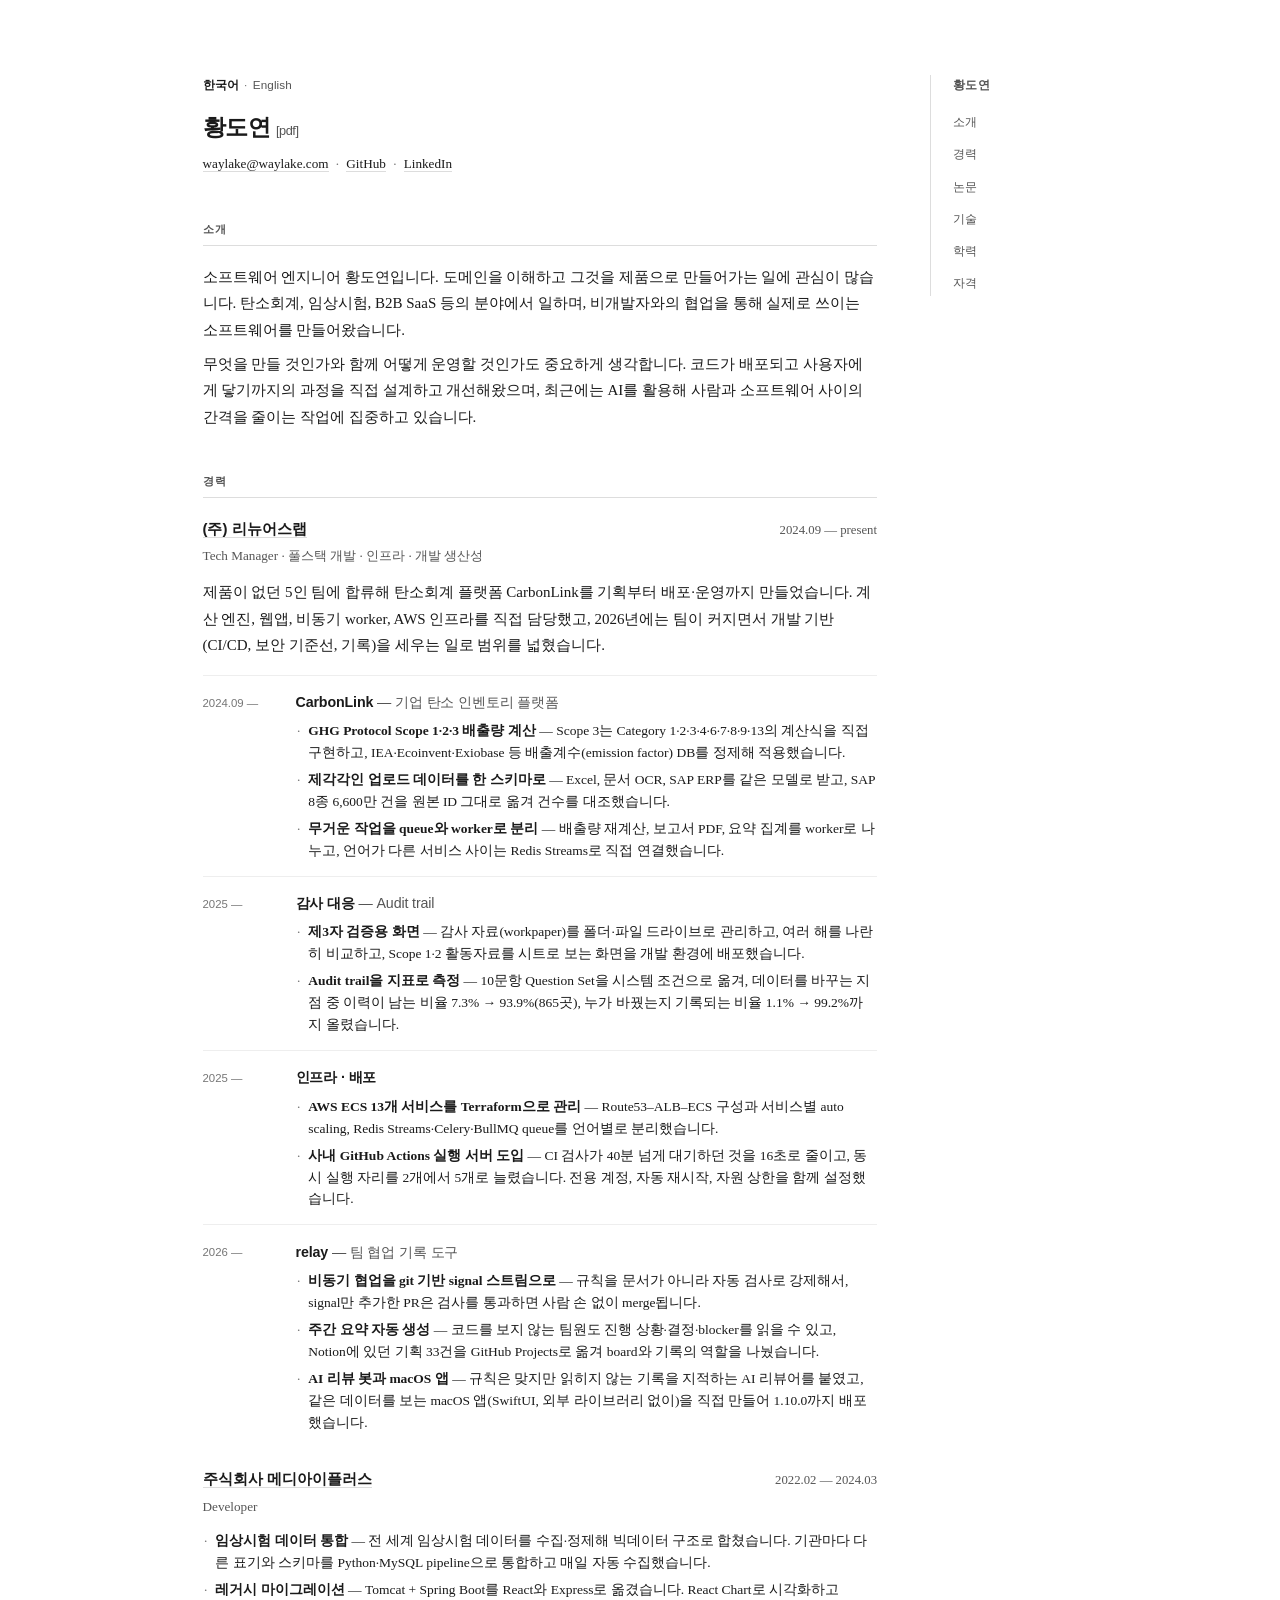
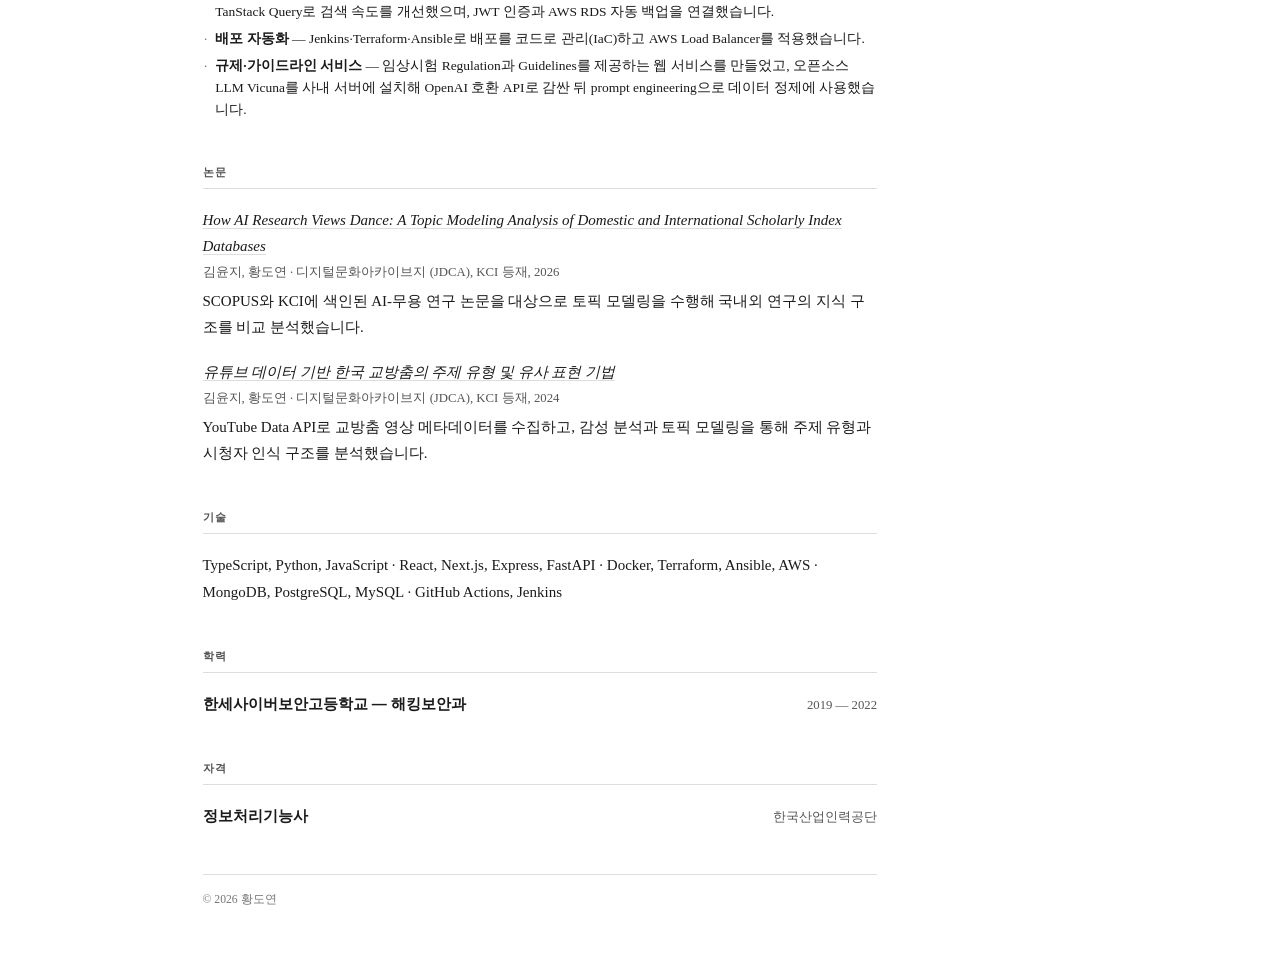
==== ko/index.html @ 7ce5c51d "feat(cv): 영어·한국어 두 판으로 분리 - 루트(/) = 영어판, /ko/ = 한국어판. 국외 지원·플랫폼 링크는 영어, 국내는 한국어 - 헤더 상단 언어 토글(Englis" ====
<!DOCTYPE html>
<html lang="ko">

<head>
  <meta charset="UTF-8">
  <meta name="viewport" content="width=device-width, initial-scale=1.0">
  <meta name="description" content="황도연 — 탄소회계·임상시험·B2B SaaS에서 제품을 0에서 프로덕션까지 만드는 풀스택 엔지니어.">
  <meta property="og:title" content="황도연 — CV">
  <meta property="og:type" content="profile">
  <meta property="og:url" content="https://cv.waylake.com/ko/">
  <link rel="alternate" hreflang="en" href="https://cv.waylake.com/">
  <link rel="alternate" hreflang="ko" href="https://cv.waylake.com/ko/">
  <link rel="alternate" hreflang="x-default" href="https://cv.waylake.com/">
  <meta name="theme-color" content="#ffffff" media="(prefers-color-scheme: light)">
  <meta name="theme-color" content="#141414" media="(prefers-color-scheme: dark)">
  <title>황도연 — CV</title>
  <link rel="stylesheet" href="../style.css">
  <script defer src="https://umami-d12w2yvtfnfeki275hcryedq.browse.kr/script.js"
    data-website-id="7c1cf142-138b-45c7-8367-8a4097dc9c45"></script>
</head>

<body>
  <div class="layout">

    <main class="container">
      <header>
        <p class="lang-switch"><span class="current" lang="ko">한국어</span><span class="sep">&middot;</span><a
            href="../" hreflang="en" lang="en">English</a></p>
        <h1>황도연 <a href="cv.pdf" download class="pdf-link">[pdf]</a></h1>
        <p class="contact">
          <a href="mailto:waylake@waylake.com">waylake@waylake.com</a>
          <span class="sep">&middot;</span>
          <a href="https://github.com/waylake" target="_blank">GitHub</a>
          <span class="sep">&middot;</span>
          <a href="https://www.linkedin.com/in/waylake/" target="_blank">LinkedIn</a>
        </p>
      </header>

      <section id="about">
        <h2>소개</h2>
        <p>
          소프트웨어 엔지니어 황도연입니다. 도메인을 이해하고 그것을 제품으로 만들어가는 일에 관심이 많습니다. 탄소회계, 임상시험, B2B SaaS 등의 분야에서 일하며, 비개발자와의 협업을
          통해 실제로 쓰이는 소프트웨어를 만들어왔습니다.
        </p>
        <p>
          무엇을 만들 것인가와 함께 어떻게 운영할 것인가도 중요하게 생각합니다. 코드가 배포되고 사용자에게 닿기까지의 과정을 직접 설계하고 개선해왔으며, 최근에는 AI를 활용해 사람과 소프트웨어 사이의
          간격을 줄이는 작업에 집중하고 있습니다.
        </p>
      </section>

      <section id="experience">
        <h2>경력</h2>

        <div class="job">
          <div class="job-header">
            <h3><a href="https://www.carbonlink.co.kr/" target="_blank">(주) 리뉴어스랩</a></h3>
            <span class="period">2024.09 — present</span>
          </div>
          <p class="role">Tech Manager &middot; 풀스택 개발 · 인프라 · 개발 생산성</p>

          <p class="job-summary">
            제품이 없던 5인 팀에 합류해 탄소회계 플랫폼 CarbonLink를 기획부터 배포·운영까지 만들었습니다. 계산 엔진, 웹앱, 비동기
            worker, AWS 인프라를 직접 담당했고, 2026년에는 팀이 커지면서 개발 기반(CI/CD, 보안 기준선, 기록)을 세우는 일로
            범위를 넓혔습니다.
          </p>

          <div class="projects">
            <div class="project">
              <p class="project-when">2024.09 —</p>
              <div class="project-body">
                <h4>CarbonLink <span class="subtle">— 기업 탄소 인벤토리 플랫폼</span></h4>
                <ul>
                  <li><strong>GHG Protocol Scope 1·2·3 배출량 계산</strong> — Scope 3는 Category 1·2·3·4·6·7·8·9·13의 계산식을 직접
                    구현하고, IEA·Ecoinvent·Exiobase 등 배출계수(emission factor) DB를 정제해 적용했습니다.</li>
                  <li><strong>제각각인 업로드 데이터를 한 스키마로</strong> — Excel, 문서 OCR, SAP ERP를 같은 모델로 받고, SAP 8종
                    6,600만 건을 원본 ID 그대로 옮겨 건수를 대조했습니다.</li>
                  <li><strong>무거운 작업을 queue와 worker로 분리</strong> — 배출량 재계산, 보고서 PDF, 요약 집계를 worker로 나누고, 언어가
                    다른 서비스 사이는 Redis Streams로 직접 연결했습니다.</li>
                </ul>
              </div>
            </div>

            <div class="project">
              <p class="project-when">2025 —</p>
              <div class="project-body">
                <h4>감사 대응 <span class="subtle">— Audit trail</span></h4>
                <ul>
                  <li><strong>제3자 검증용 화면</strong> — 감사 자료(workpaper)를 폴더·파일 드라이브로 관리하고, 여러 해를 나란히
                    비교하고, Scope 1·2 활동자료를 시트로 보는 화면을 개발 환경에 배포했습니다.</li>
                  <li><strong>Audit trail을 지표로 측정</strong> — 10문항 Question Set을 시스템 조건으로 옮겨, 데이터를 바꾸는 지점 중
                    이력이 남는 비율 7.3% → 93.9%(865곳), 누가 바꿨는지 기록되는 비율 1.1% → 99.2%까지 올렸습니다.</li>
                </ul>
              </div>
            </div>

            <div class="project">
              <p class="project-when">2025 —</p>
              <div class="project-body">
                <h4>인프라 · 배포</h4>
                <ul>
                  <li><strong>AWS ECS 13개 서비스를 Terraform으로 관리</strong> — Route53–ALB–ECS 구성과 서비스별 auto scaling,
                    Redis Streams·Celery·BullMQ queue를 언어별로 분리했습니다.</li>
                  <li><strong>사내 GitHub Actions 실행 서버 도입</strong> — CI 검사가 40분 넘게 대기하던 것을 16초로 줄이고, 동시 실행
                    자리를 2개에서 5개로 늘렸습니다. 전용 계정, 자동 재시작, 자원 상한을 함께 설정했습니다.</li>
                </ul>
              </div>
            </div>

            <div class="project">
              <p class="project-when">2026 —</p>
              <div class="project-body">
                <h4>relay <span class="subtle">— 팀 협업 기록 도구</span></h4>
                <ul>
                  <li><strong>비동기 협업을 git 기반 signal 스트림으로</strong> — 규칙을 문서가 아니라 자동 검사로 강제해서, signal만
                    추가한 PR은 검사를 통과하면 사람 손 없이 merge됩니다.</li>
                  <li><strong>주간 요약 자동 생성</strong> — 코드를 보지 않는 팀원도 진행 상황·결정·blocker를 읽을 수 있고, Notion에
                    있던 기획 33건을 GitHub Projects로 옮겨 board와 기록의 역할을 나눴습니다.</li>
                  <li><strong>AI 리뷰 봇과 macOS 앱</strong> — 규칙은 맞지만 읽히지 않는 기록을 지적하는 AI 리뷰어를 붙였고, 같은 데이터를
                    보는 macOS 앱(SwiftUI, 외부 라이브러리 없이)을 직접 만들어 1.10.0까지 배포했습니다.</li>
                </ul>
              </div>
            </div>
          </div>
        </div>

        <div class="job">
          <div class="job-header">
            <h3><a href="https://medic.mediaiplus.com/" target="_blank">주식회사 메디아이플러스</a></h3>
            <span class="period">2022.02 — 2024.03</span>
          </div>
          <p class="role">Developer</p>

          <ul>
            <li><strong>임상시험 데이터 통합</strong> — 전 세계 임상시험 데이터를 수집·정제해 빅데이터 구조로 합쳤습니다. 기관마다 다른
              표기와 스키마를 Python·MySQL pipeline으로 통합하고 매일 자동 수집했습니다.</li>
            <li><strong>레거시 마이그레이션</strong> — Tomcat + Spring Boot를 React와 Express로 옮겼습니다. React Chart로 시각화하고
              TanStack Query로 검색 속도를 개선했으며, JWT 인증과 AWS RDS 자동 백업을 연결했습니다.</li>
            <li><strong>배포 자동화</strong> — Jenkins·Terraform·Ansible로 배포를 코드로 관리(IaC)하고 AWS Load Balancer를
              적용했습니다.</li>
            <li><strong>규제·가이드라인 서비스</strong> — 임상시험 Regulation과 Guidelines를 제공하는 웹 서비스를 만들었고, 오픈소스
              LLM Vicuna를 사내 서버에 설치해 OpenAI 호환 API로 감싼 뒤 prompt engineering으로 데이터 정제에 사용했습니다.</li>
          </ul>
        </div>
      </section>

      <section id="publications">
        <h2>논문</h2>

        <div class="pub">
          <p class="pub-title"><a href="https://doi.org/10.23089/jdca.2026.8.3.010" target="_blank">How AI Research
              Views Dance: A Topic Modeling Analysis of Domestic and International Scholarly Index Databases</a></p>
          <p class="pub-meta">김윤지, 황도연 &middot; 디지털문화아카이브지 (JDCA), KCI 등재, 2026</p>
          <p>SCOPUS와 KCI에 색인된 AI-무용 연구 논문을 대상으로 토픽 모델링을 수행해 국내외 연구의 지식 구조를 비교 분석했습니다.</p>
        </div>

        <div class="pub">
          <p class="pub-title"><a href="https://doi.org/10.23089/jdca.2024.7.2.001" target="_blank">유튜브 데이터 기반 한국 교방춤의
              주제 유형 및 유사 표현 기법</a></p>
          <p class="pub-meta">김윤지, 황도연 &middot; 디지털문화아카이브지 (JDCA), KCI 등재, 2024</p>
          <p>YouTube Data API로 교방춤 영상 메타데이터를 수집하고, 감성 분석과 토픽 모델링을 통해 주제 유형과 시청자 인식 구조를 분석했습니다.</p>
        </div>
      </section>

      <section id="skills">
        <h2>기술</h2>
        <p>
          TypeScript, Python, JavaScript &middot; React, Next.js, Express, FastAPI &middot; Docker, Terraform, Ansible,
          AWS &middot; MongoDB, PostgreSQL, MySQL &middot; GitHub Actions, Jenkins
        </p>
      </section>

      <section id="education">
        <h2>학력</h2>
        <div class="edu">
          <div class="edu-header">
            <h3>한세사이버보안고등학교 — 해킹보안과</h3>
            <span class="period">2019 — 2022</span>
          </div>
        </div>
      </section>

      <section id="certifications">
        <h2>자격</h2>
        <div class="cert">
          <div class="cert-header">
            <h3>정보처리기능사</h3>
            <span class="period">한국산업인력공단</span>
          </div>
        </div>
      </section>

      <footer>
        <p>&copy; 2026 황도연</p>
      </footer>
    </main>

    <nav class="sidebar">
      <div class="sidebar-inner">
        <p class="sidebar-name">황도연</p>
        <ul>
          <li><a href="#about">소개</a></li>
          <li><a href="#experience">경력</a></li>
          <li><a href="#publications">논문</a></li>
          <li><a href="#skills">기술</a></li>
          <li><a href="#education">학력</a></li>
          <li><a href="#certifications">자격</a></li>
        </ul>
      </div>
    </nav>

  </div>
</body>

</html>
---- style.css ----
*,
*::before,
*::after {
  margin: 0;
  padding: 0;
  box-sizing: border-box;
}

:root {
  color-scheme: light;
  --color-text: #1a1a1a;
  --color-text-light: #555;
  --color-border: #ddd;
  --color-border-light: #eee;
  --color-muted: #767676;
  --color-link: #1a1a1a;
  --color-bg: #fff;
  --sidebar-width: 160px;
  --font-body: 'Iowan Old Style', 'Georgia', 'Times New Roman', serif;
  --font-heading: -apple-system, 'Helvetica Neue', 'Segoe UI', sans-serif;
}

@media (prefers-color-scheme: dark) {
  :root {
    color-scheme: dark;
    --color-text: #e9e9e9;
    --color-text-light: #a0a0a0;
    --color-border: #333;
    --color-border-light: #242424;
    --color-muted: #8a8a8a;
    --color-link: #e9e9e9;
    --color-bg: #141414;
  }
}

html {
  font-size: 15px;
  -webkit-font-smoothing: antialiased;
  scroll-behavior: smooth;
}

body {
  font-family: var(--font-body);
  color: var(--color-text);
  background: var(--color-bg);
  line-height: 1.75;
}

.layout {
  max-width: 920px;
  margin: 0 auto;
  padding: 5rem 1.5rem 4rem;
  display: grid;
  grid-template-columns: 1fr 148px;
  gap: 0 3.5rem;
}

.container {
  min-width: 0;
}

.sidebar {
  position: sticky;
  top: 5rem;
  align-self: start;
  height: fit-content;
}

.sidebar-inner {
  border-left: 1px solid var(--color-border);
  padding-left: 1.5rem;
}

.sidebar-name {
  font-family: var(--font-heading);
  font-size: 0.8rem;
  font-weight: 600;
  letter-spacing: 0.04em;
  text-transform: uppercase;
  margin-bottom: 0.8rem;
  color: var(--color-text-light);
}

.sidebar ul {
  list-style: none;
  padding: 0;
  margin: 0;
}

.sidebar li {
  margin-bottom: 0.4rem;
}

.sidebar a {
  font-family: var(--font-heading);
  font-size: 0.82rem;
  color: var(--color-text-light);
  text-decoration: none;
  border: none;
  transition: color 0.15s;
}

.sidebar a:hover {
  color: var(--color-text);
}

a {
  color: var(--color-link);
  text-decoration: none;
  border-bottom: 1px solid var(--color-border);
  transition: border-color 0.15s;
}

a:hover {
  border-color: var(--color-text);
}

header {
  margin-bottom: 3rem;
  position: relative;
}

header h1 {
  font-family: var(--font-heading);
  font-size: 1.5rem;
  font-weight: 600;
  letter-spacing: -0.02em;
  margin-bottom: 0.3rem;
}

.pdf-link {
  font-size: 0.85rem;
  font-weight: 400;
  color: var(--color-text-light);
  border: none;
  text-decoration: none;
  transition: color 0.15s;
}

.pdf-link:hover {
  color: var(--color-text);
}

.contact {
  font-size: 0.88rem;
  color: var(--color-text-light);
}

.sep {
  margin: 0 0.3em;
  color: var(--color-muted);
}

section {
  margin-bottom: 2.8rem;
}

h2 {
  font-family: var(--font-heading);
  font-size: 0.75rem;
  font-weight: 600;
  text-transform: uppercase;
  letter-spacing: 0.1em;
  color: var(--color-text-light);
  border-bottom: 1px solid var(--color-border);
  padding-bottom: 0.35rem;
  margin-bottom: 1.2rem;
}

h3 {
  font-family: var(--font-heading);
  font-size: 1rem;
  font-weight: 600;
}

p {
  margin-bottom: 0.55rem;
}

.job {
  margin-bottom: 2.2rem;
}

.job:last-child {
  margin-bottom: 0;
}

.job-header {
  display: flex;
  justify-content: space-between;
  align-items: baseline;
  flex-wrap: wrap;
  gap: 0.3rem 1rem;
  margin-bottom: 0.15rem;
}

.role {
  font-size: 0.88rem;
  color: var(--color-text-light);
  margin-bottom: 0.8rem;
}

.period {
  font-size: 0.85rem;
  color: var(--color-text-light);
  white-space: nowrap;
}

.entry {
  margin-bottom: 1.2rem;
}

.entry:last-child {
  margin-bottom: 0;
}

.entry + .entry {
  padding-top: 0.8rem;
  border-top: 1px solid var(--color-border-light);
}

.job-summary {
  margin-bottom: 1.1rem;
}

.project {
  display: grid;
  grid-template-columns: 5.2rem 1fr;
  column-gap: 1rem;
  padding: 0.95rem 0;
  border-top: 1px solid var(--color-border-light);
}

.project:last-child {
  padding-bottom: 0;
}

.project-when {
  font-family: var(--font-heading);
  font-size: 0.76rem;
  color: var(--color-muted);
  padding-top: 0.25rem;
  white-space: nowrap;
}

.project h4 {
  font-family: var(--font-heading);
  font-size: 0.95rem;
  font-weight: 600;
  letter-spacing: -0.01em;
  margin-bottom: 0.35rem;
}

.project h4 .subtle {
  font-weight: 400;
  color: var(--color-text-light);
}

.project ul,
.job > ul {
  list-style: none;
}

.project li,
.job > ul li {
  position: relative;
  padding-left: 0.85rem;
  font-size: 0.9rem;
  line-height: 1.62;
}

.project li + li,
.job > ul li + li {
  margin-top: 0.35rem;
}

.project li::before,
.job > ul li::before {
  content: "\00b7";
  position: absolute;
  left: 0.1rem;
  color: var(--color-muted);
}

.project strong {
  font-weight: 600;
}

.edu {
  margin-bottom: 0.5rem;
}

.edu-header {
  display: flex;
  justify-content: space-between;
  align-items: baseline;
  flex-wrap: wrap;
  gap: 0.3rem 1rem;
}

.cert-header {
  display: flex;
  justify-content: space-between;
  align-items: baseline;
  flex-wrap: wrap;
  gap: 0.3rem 1rem;
}

.pub {
  margin-bottom: 1.2rem;
}

.pub:last-child {
  margin-bottom: 0;
}

.pub-title {
  font-style: italic;
  margin-bottom: 0.15rem;
}

.pub-meta {
  font-size: 0.85rem;
  color: var(--color-text-light);
  margin-bottom: 0.3rem;
}

footer {
  margin-top: 3rem;
  padding-top: 1rem;
  border-top: 1px solid var(--color-border);
}

footer p {
  font-size: 0.78rem;
  color: var(--color-muted);
}

@media print {
  @page {
    size: A4;
    margin: 0;
  }

  :root {
    color-scheme: light;
    --color-text: #1a1a1a;
    --color-text-light: #555;
    --color-border: #ddd;
    --color-border-light: #eee;
    --color-muted: #767676;
    --color-link: #1a1a1a;
    --color-bg: #fff;
  }

  .layout {
    padding: 2rem 0;
  }

  .project {
    break-inside: avoid;
  }

  .project h4 {
    break-after: avoid;
  }

  .sidebar {
    display: none;
  }

  .lang-switch {
    display: none;
  }

  .layout {
    display: block;
  }

  body {
    font-size: 11pt;
  }
}

@media (max-width: 768px) {
  .layout {
    display: block;
    padding: 2rem 1.25rem;
  }

  .sidebar {
    position: static;
    margin-bottom: 2rem;
  }

  .sidebar-inner {
    border-left: none;
    padding-left: 0;
    border-bottom: 1px solid var(--color-border);
    padding-bottom: 1rem;
  }

  .sidebar ul {
    display: flex;
    gap: 1.2rem;
    flex-wrap: wrap;
  }

  .job-header {
    flex-direction: column;
  }

  .project {
    grid-template-columns: 1fr;
    row-gap: 0.15rem;
  }

  .project-when {
    padding-top: 0;
  }

  .project li,
  .job > ul li {
    font-size: 0.95rem;
    line-height: 1.7;
  }
}

/* language switch */
.lang-switch {
  font-family: var(--font-heading);
  font-size: 0.78rem;
  letter-spacing: 0.01em;
  color: var(--color-muted);
  margin-bottom: 0.85rem;
}

.lang-switch a {
  border: none;
  color: var(--color-text-light);
  text-decoration: none;
  transition: color 0.15s;
}

.lang-switch a:hover {
  color: var(--color-text);
}

.lang-switch .current {
  color: var(--color-text);
  font-weight: 600;
}

.lang-switch .sep {
  margin: 0 0.45em;
}
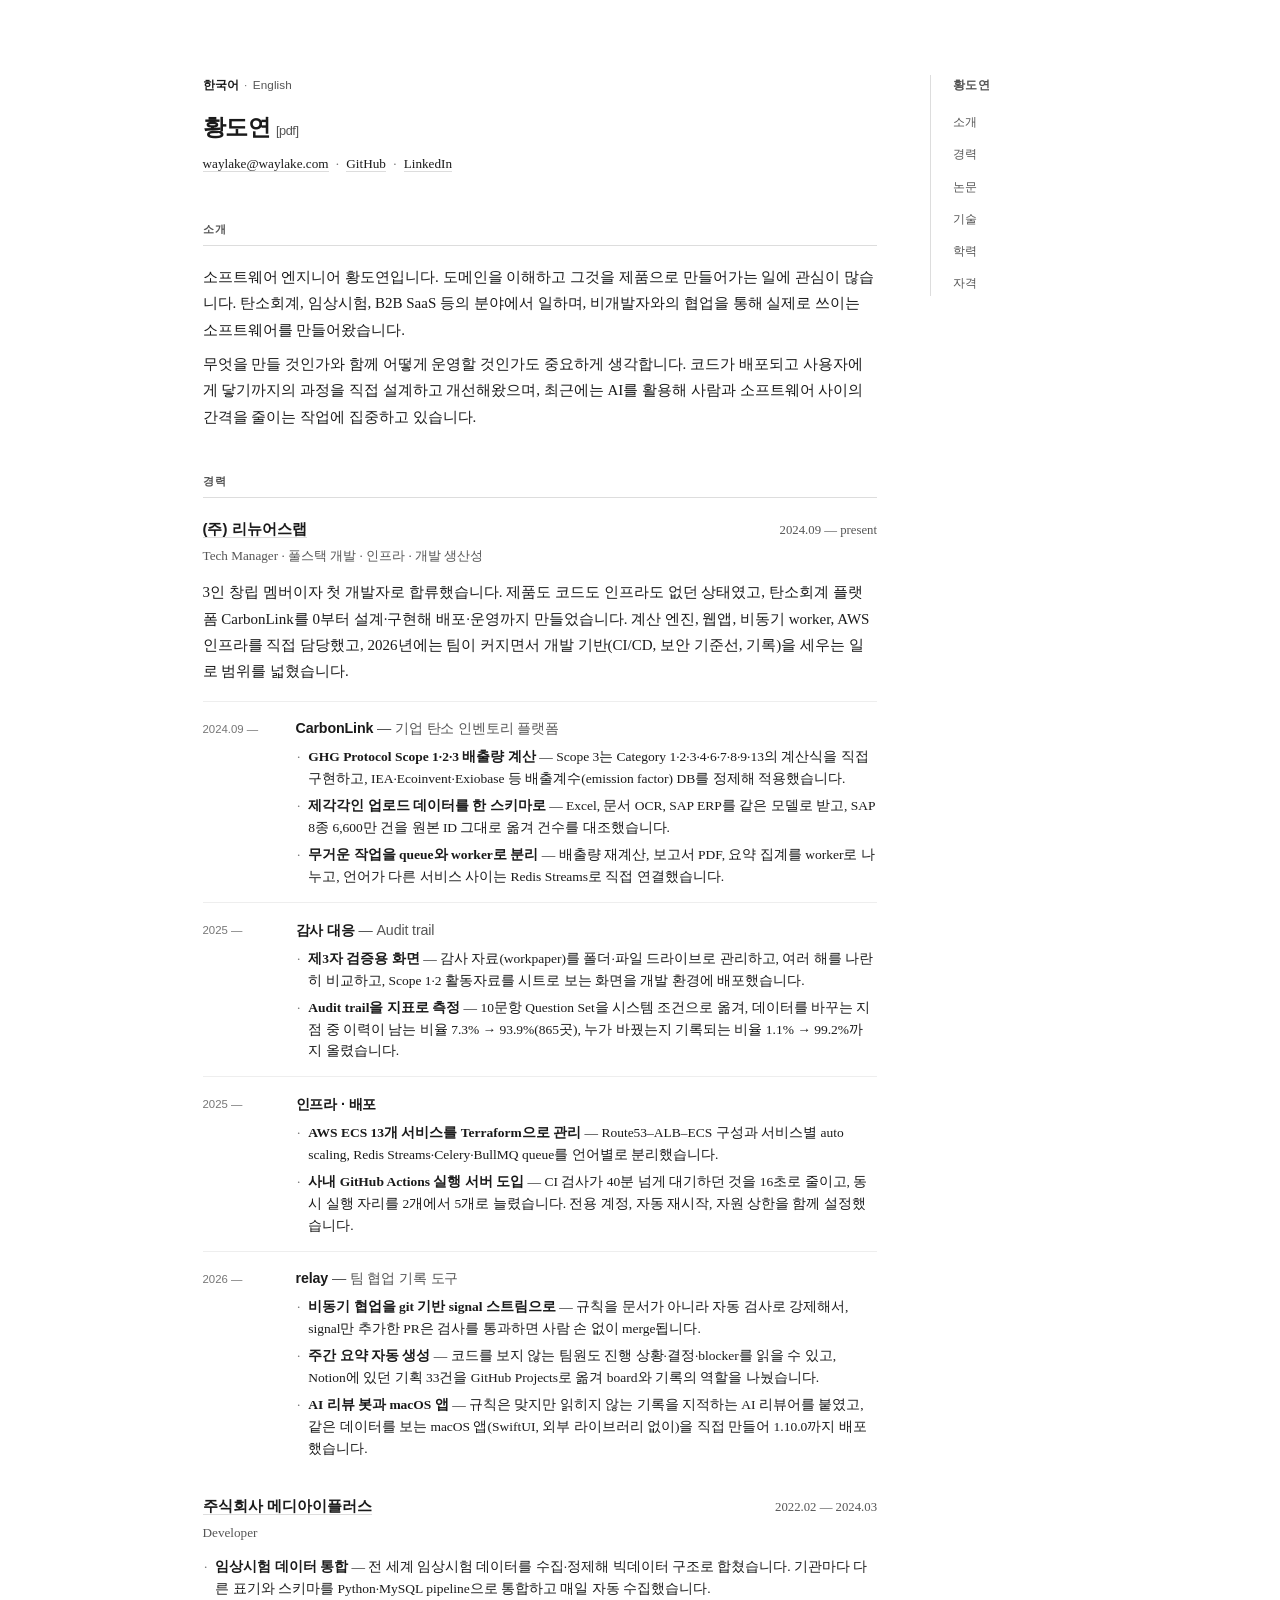
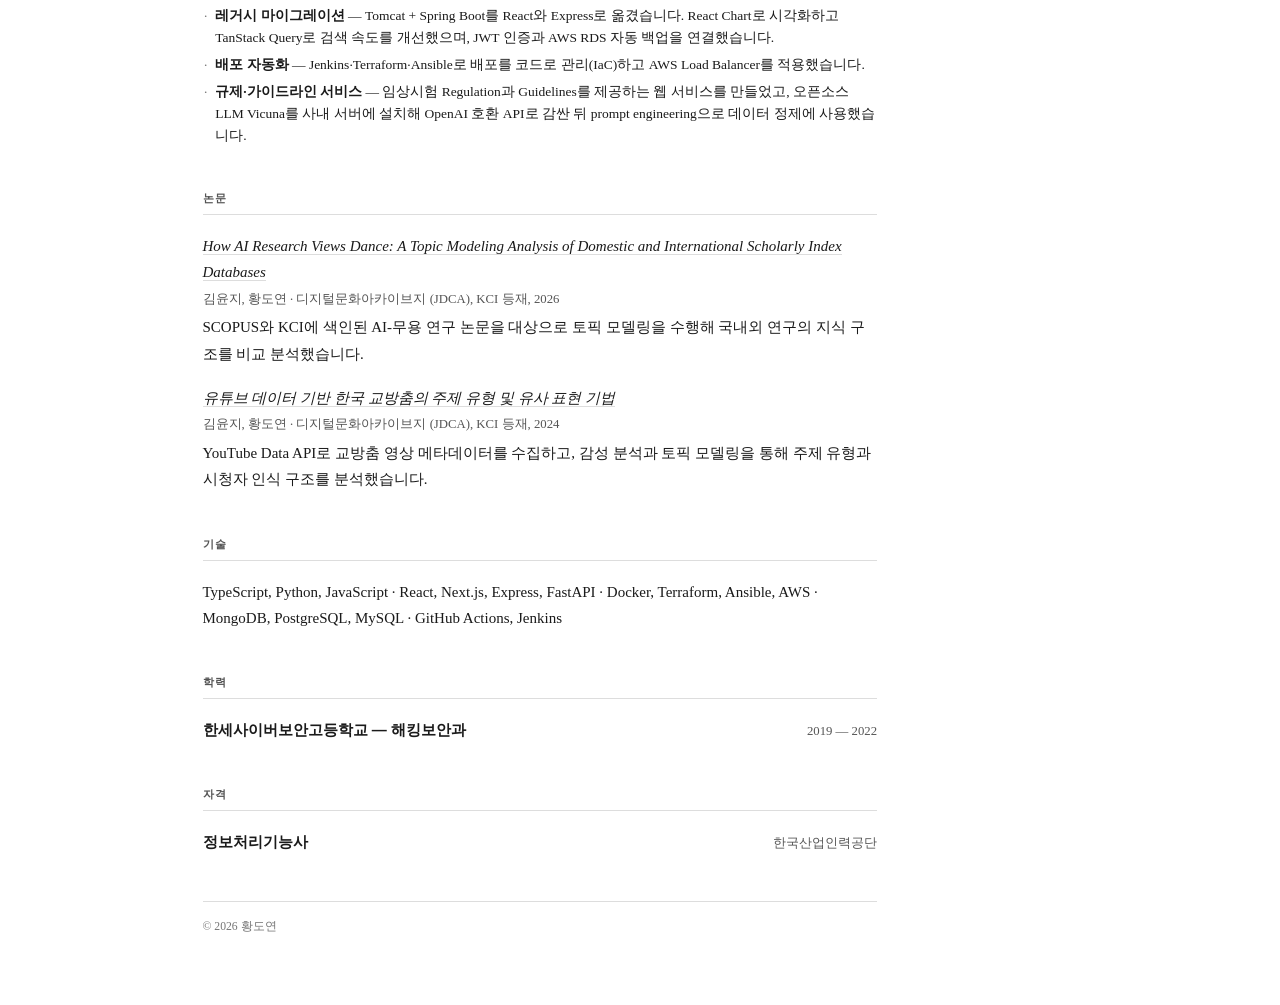
==== commit 8e254bf0: "fix(cv): 리뉴어스랩 3인 창립 멤버·첫 개발자로 표기 정정" ====
--- a/ko/index.html
+++ b/ko/index.html
@@ -59,8 +59,8 @@
           <p class="role">Tech Manager &middot; 풀스택 개발 · 인프라 · 개발 생산성</p>
 
           <p class="job-summary">
-            제품이 없던 5인 팀에 합류해 탄소회계 플랫폼 CarbonLink를 기획부터 배포·운영까지 만들었습니다. 계산 엔진, 웹앱, 비동기
-            worker, AWS 인프라를 직접 담당했고, 2026년에는 팀이 커지면서 개발 기반(CI/CD, 보안 기준선, 기록)을 세우는 일로
+            3인 창립 멤버이자 첫 개발자로 합류했습니다. 제품도 코드도 인프라도 없던 상태였고, 탄소회계 플랫폼 CarbonLink를
+            0부터 설계·구현해 배포·운영까지 만들었습니다. 계산 엔진, 웹앱, 비동기 worker, AWS 인프라를 직접 담당했고, 2026년에는 팀이 커지면서 개발 기반(CI/CD, 보안 기준선, 기록)을 세우는 일로
             범위를 넓혔습니다.
           </p>
 
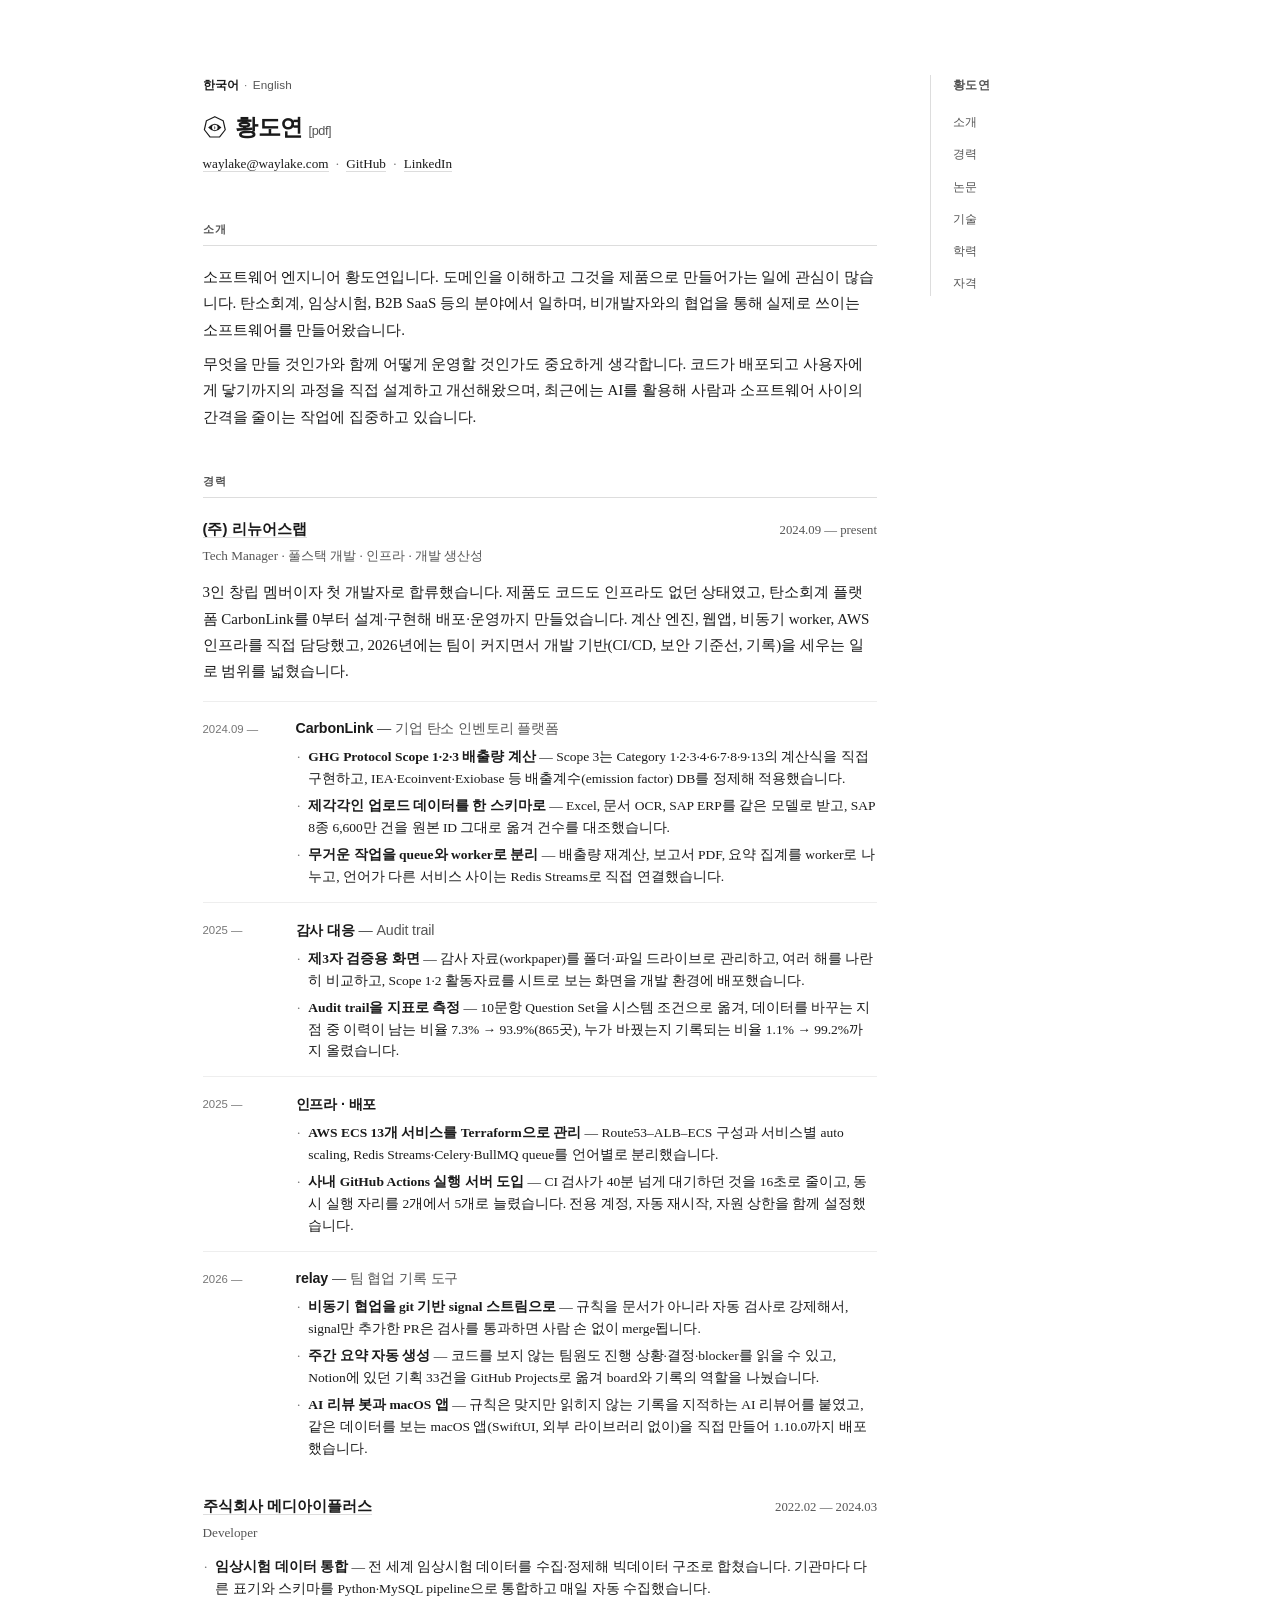
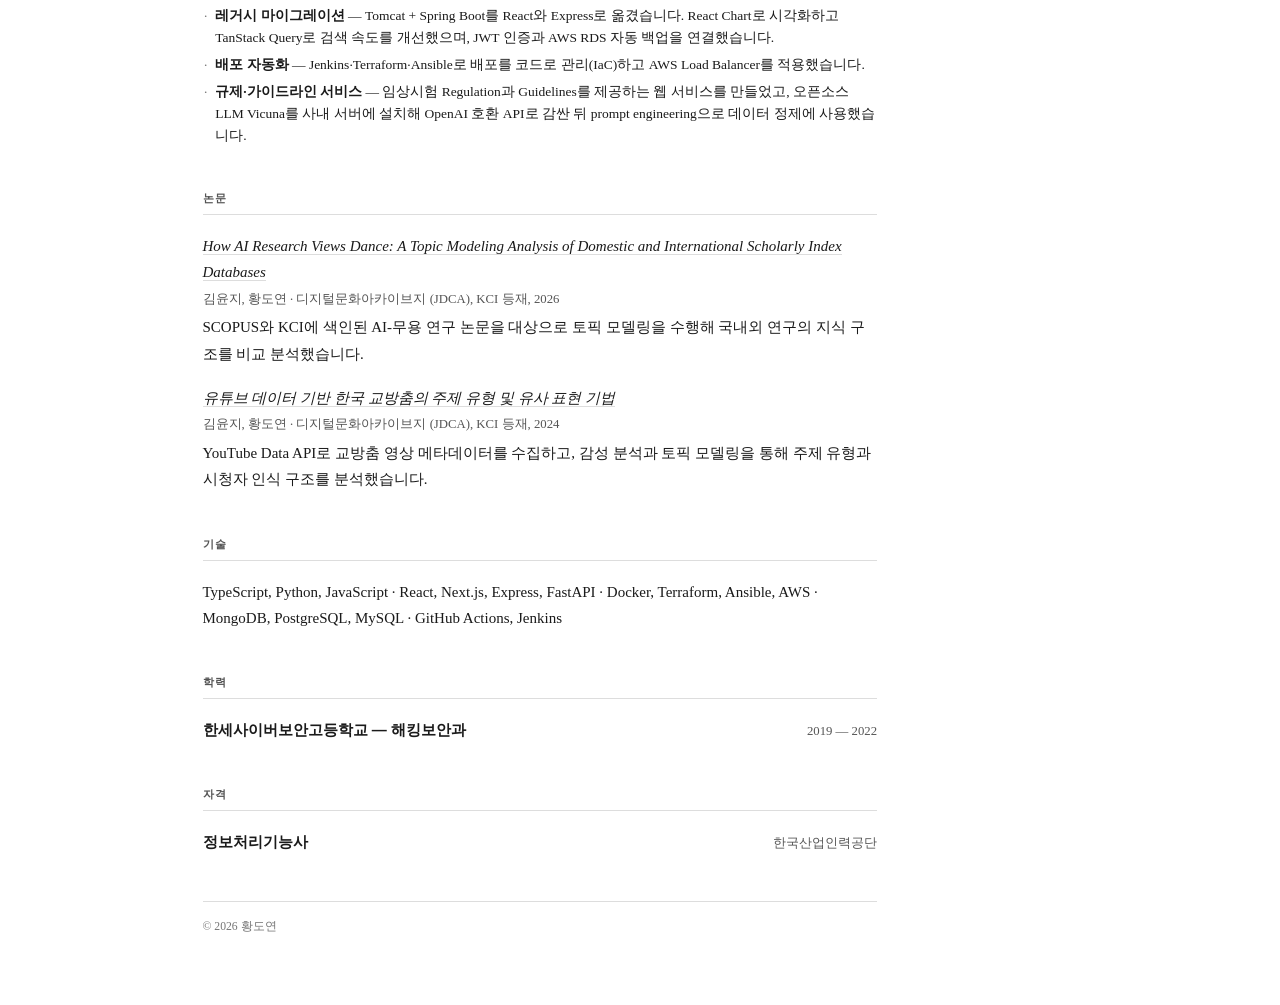
==== commit 60e33f76: "feat(cv): 칠각 인장 로고·파비콘·OG 이미지 추가 - favicon.svg(라이트·다크 대응), favicon.ico(16/32/48), apple-touch-icon.p" ====
--- a/ko/index.html
+++ b/ko/index.html
@@ -8,6 +8,15 @@
   <meta property="og:title" content="황도연 — CV">
   <meta property="og:type" content="profile">
   <meta property="og:url" content="https://cv.waylake.com/ko/">
+  <meta property="og:description" content="황도연 — 탄소회계·임상시험·B2B SaaS에서 제품을 0에서 프로덕션까지 만드는 풀스택 엔지니어.">
+  <meta property="og:image" content="https://cv.waylake.com/ko/og.png">
+  <meta property="og:image:width" content="1200">
+  <meta property="og:image:height" content="630">
+  <meta property="og:image:alt" content="황도연 — CV">
+  <meta name="twitter:card" content="summary_large_image">
+  <link rel="icon" href="../favicon.ico" sizes="32x32">
+  <link rel="icon" href="../favicon.svg" type="image/svg+xml">
+  <link rel="apple-touch-icon" href="../apple-touch-icon.png">
   <link rel="alternate" hreflang="en" href="https://cv.waylake.com/">
   <link rel="alternate" hreflang="ko" href="https://cv.waylake.com/ko/">
   <link rel="alternate" hreflang="x-default" href="https://cv.waylake.com/">
@@ -26,7 +35,7 @@
       <header>
         <p class="lang-switch"><span class="current" lang="ko">한국어</span><span class="sep">&middot;</span><a
             href="../" hreflang="en" lang="en">English</a></p>
-        <h1>황도연 <a href="cv.pdf" download class="pdf-link">[pdf]</a></h1>
+        <h1><svg class="mark" viewBox="0 0 64 64" aria-hidden="true"><path d="M32 4.5L54.67 15.42L60.27 39.95L44.58 59.63L19.42 59.63L3.73 39.95L9.33 15.42Z" fill="none" stroke="currentColor" stroke-width="3.2" stroke-linejoin="round"/><path d="M14 34Q32 14 50 34Q32 54 14 34ZM24.5 34a7.5 7.5 0 1 0 15 0a7.5 7.5 0 1 0-15 0Z" fill="currentColor" fill-rule="evenodd"/><path d="M32 28.2Q34.3 34 32 39.8Q29.7 34 32 28.2Z" fill="currentColor"/></svg>황도연 <a href="cv.pdf" download class="pdf-link">[pdf]</a></h1>
         <p class="contact">
           <a href="mailto:waylake@waylake.com">waylake@waylake.com</a>
           <span class="sep">&middot;</span>
--- a/style.css
+++ b/style.css
@@ -128,6 +128,13 @@
   margin-bottom: 0.3rem;
 }
 
+header h1 .mark {
+  width: 1.05em;
+  height: 1.05em;
+  vertical-align: -0.17em;
+  margin-right: 0.4em;
+}
+
 .pdf-link {
   font-size: 0.85rem;
   font-weight: 400;
@@ -373,12 +380,25 @@
     display: none;
   }
 
+  header h1 .mark {
+    display: none;
+  }
+
+  footer {
+    display: none;
+  }
+
   .layout {
     display: block;
   }
 
   body {
-    font-size: 11pt;
+    font-size: 10.5pt;
+    line-height: 1.55;
+  }
+
+  .layout {
+    padding: 1.4rem 2.25rem 0;
   }
 }
 
